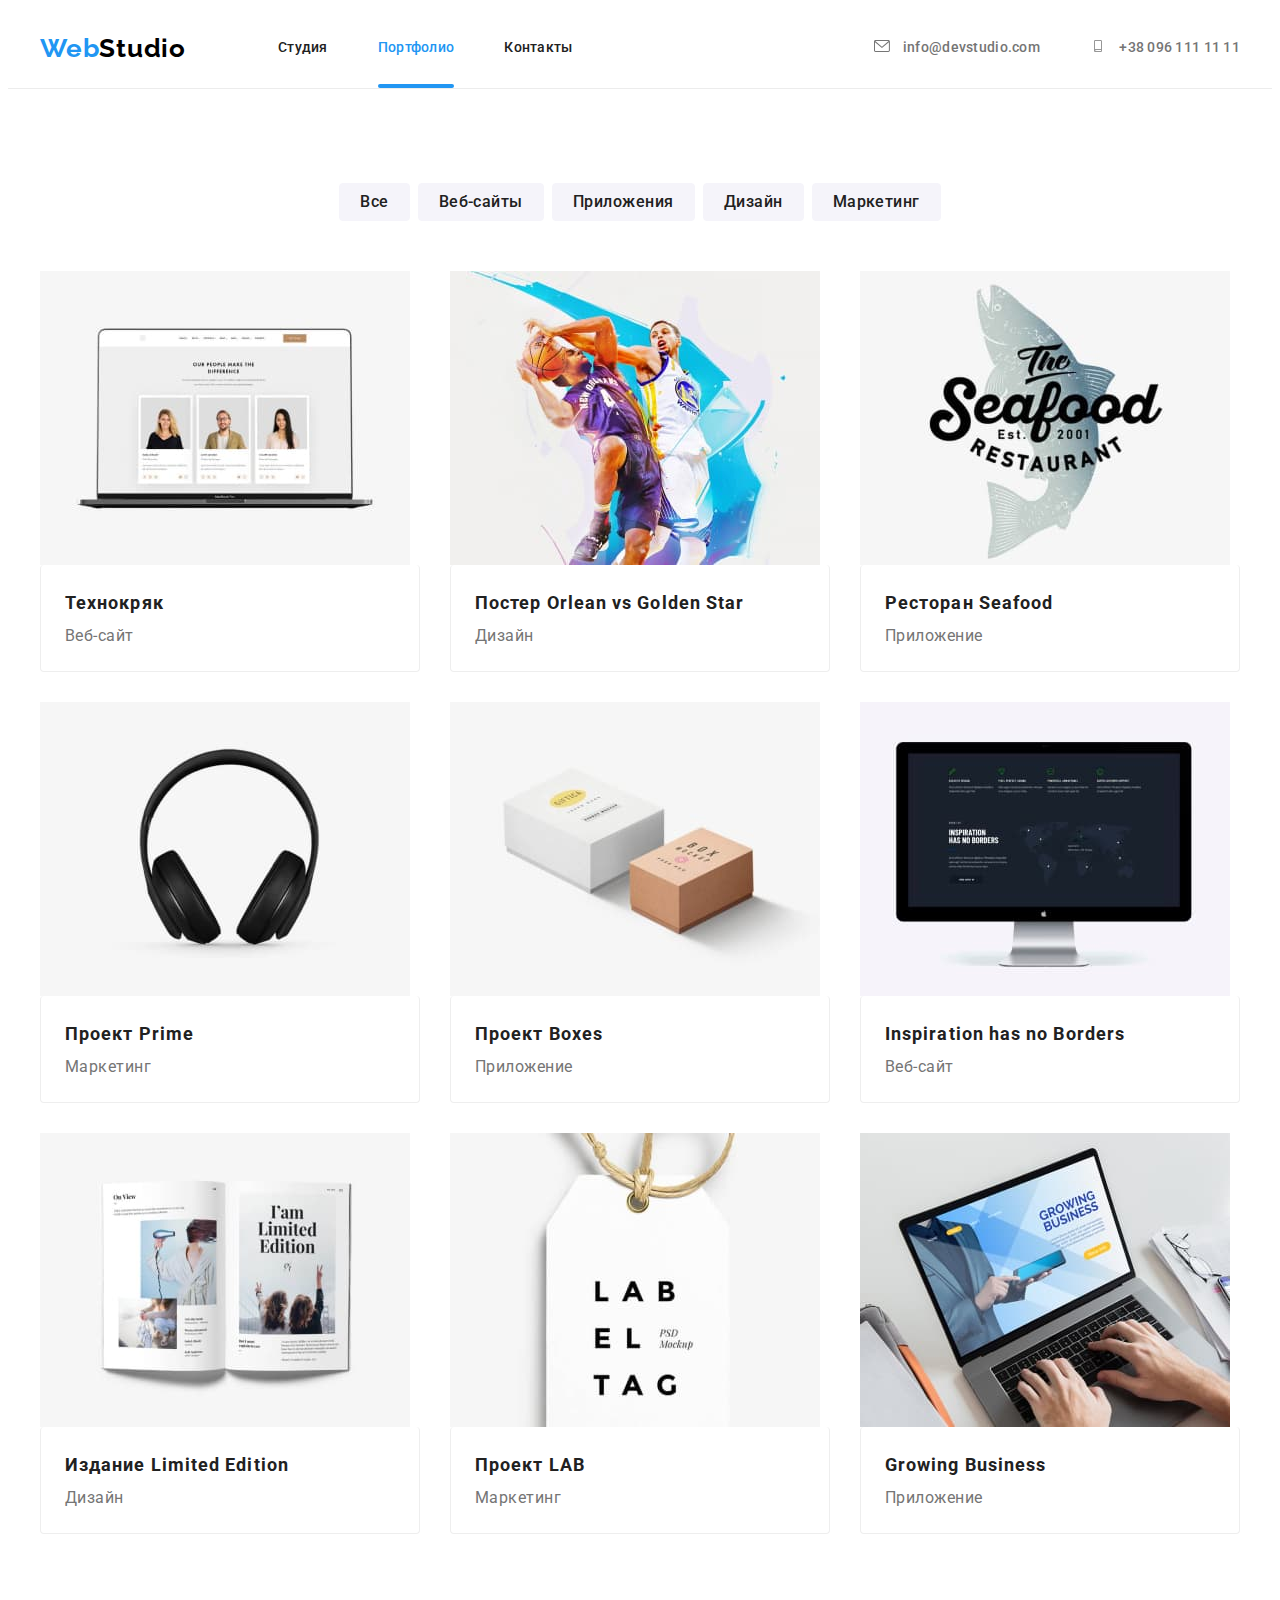
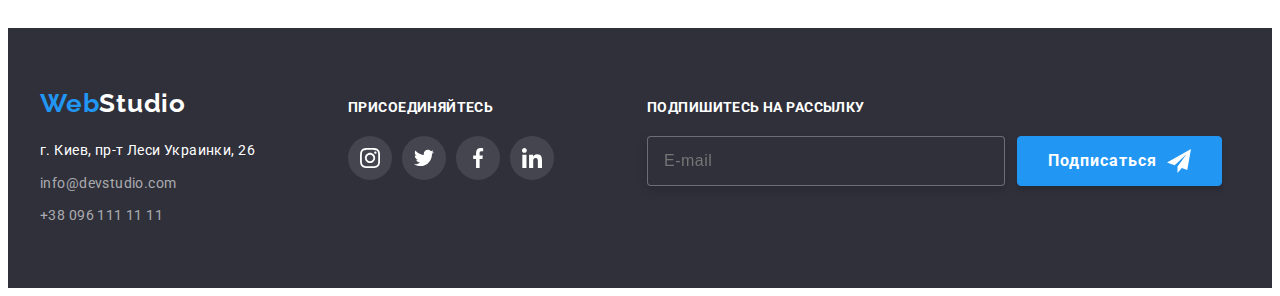
==== portfolio.html @ ba641020 "start" ====
<!DOCTYPE html>
<html lang="ru">

<head>
    <meta charset="UTF-8">
    <meta http-equiv="X-UA-Compatible" content="IE=edge">
    <meta name="viewport" content="width=device-width, initial-scale=1.0">
    <title>Portfolio</title>
    <link rel="preconnect" href="https://fonts.googleapis.com">
    <link rel="preconnect" href="https://fonts.gstatic.com" crossorigin>
    <link
        href="https://fonts.googleapis.com/css2?family=Raleway:wght@700&family=Roboto:wght@400;500;700;900&display=swap"
        rel="stylesheet">
    <link rel="stylesheet" href="https://cdnjs.cloudflare.com/ajax/libs/modern-normalize/1.1.0/modern-normalize.min.css"
        integrity="sha512-wpPYUAdjBVSE4KJnH1VR1HeZfpl1ub8YT/NKx4PuQ5NmX2tKuGu6U/JRp5y+Y8XG2tV+wKQpNHVUX03MfMFn9Q=="
        crossorigin="anonymous" referrerpolicy="no-referrer" />
    <link rel="stylesheet" href="./css/portfolio.min.css">
</head>

<body>
    <header class="header">
        <div class="container header-container">
            <a class="logo link" href="">Web<span class="logo-dark">Studio</span></a>
            <nav>
                <ul class="nav-list list">
                    <li class="nav-list__item">
                        <a class="nav-list__link link" href="./index.html">Студия</a>
                    </li>
                    <li class="nav-list__item">
                        <a class="nav-list__link link current" href="./portfolio.html">Портфолио</a>
                    </li>
                    <li class="nav-list__item">
                        <a class="nav-list__link link" href="">Контакты</a>
                    </li>
                </ul>
            </nav>
            <a class="contact-link link" href="mailto:info@devstudio.com">
                <svg class="contact-icon" width="16" height="12">
                    <use href="./images/icons.svg#envelope"></use>
                </svg>
                info@devstudio.com</a>
            <a class="contact-tel link" href="tel:+380961111111">
                <svg class="contact-icon" width="16" height="12">
                    <use href="./images/icons.svg#smartphone"></use>
                </svg>
                +38 096 111 11 11</a>
        </div>
    </header>
    <main>
        <section class="portfolio">
            <div class="container">
                <h1 class="hidden">Портфолио</h1>
                <ul class="list filter">
                    <li class="filter-list">
                        <button class="filter-btn" type="button">Все</button>
                    </li>
                    <li class="filter-list">
                        <button class="filter-btn" type="button">Веб-сайты</button>
                    </li>
                    <li class="filter-list">
                        <button class="filter-btn" type="button">Приложения</button>
                    </li>
                    <li class="filter-list">
                        <button class="filter-btn" type="button">Дизайн</button>
                    </li>
                    <li class="filter-list">
                        <button class="filter-btn" type="button">Маркетинг</button>
                    </li>
                </ul>
                <ul class="list tab">
                    <li class="tab-list">
                        <a class="tab-link link" href="">
                            <div class="tab-thumb">
                                <img src="./images/prtf-img1.jpg" alt="Веб-сайт студии" width="370" height="294">
                                <div class="tab-overlay">
                                    <p class="tab-actions">Ресурс предлагает комплексные предложения с разным уровнем
                                        функционала и сервисов. Все это позволит посетителю получить
                                        исчерпывающие сведения о компании или частном лице.</p>
                                </div>
                            </div>
                            <div class="tab-wrapper">
                                <h2 class="project">Технокряк</h2>
                                <p class="project-position">Веб-сайт</p>
                            </div>
                        </a>
                    </li>
                    <li class="tab-list">
                        <a class="tab-link link" href="">
                            <div class="tab-thumb">
                                <img src="./images/prtf-img2.jpg" alt="Баскетбольная игра" width="370" height="294">
                                <div class="tab-overlay">
                                    <p class="tab-actions">Ресурс предлагает комплексные предложения с разным уровнем
                                        функционала и сервисов. Все это позволит посетителю получить
                                        исчерпывающие сведения о компании или частном лице.</p>
                                </div>
                            </div>
                            <div class="tab-wrapper">
                                <h2 class="project">Постер <span lang="en">Orlean vs Golden Star</span></h2>
                                <p class="project-position">Дизайн</p>
                            </div>
                        </a>
                    </li>
                    <li class="tab-list">
                        <a class="tab-link link" href="">
                            <div class="tab-thumb">
                                <img src="./images/prtf-img3.jpg" alt="Логотип ресторана" width="370" height="294">
                                <div class="tab-overlay">
                                    <p class="tab-actions">Ресурс предлагает комплексные предложения с разным уровнем
                                        функционала и сервисов. Все это позволит посетителю получить
                                        исчерпывающие сведения о компании или частном лице.</p>
                                </div>
                            </div>
                            <div class="tab-wrapper">
                                <h2 class="project">Ресторан <span lang="en">Seafood</span></h2>
                                <p class="project-position">Приложение</p>
                            </div>
                        </a>
                    </li>
                    <li class="tab-list">
                        <a class="tab-link link" href="">
                            <div class="tab-thumb">
                                <img src="./images/prtf-img4.jpg" alt="Наушники" width="370" height="294">
                                <div class="tab-overlay">
                                    <p class="tab-actions">Ресурс предлагает комплексные предложения с разным уровнем
                                        функционала и сервисов. Все это позволит посетителю получить
                                        исчерпывающие сведения о компании или частном лице.</p>
                                </div>
                            </div>
                            <div class="tab-wrapper">
                                <h2 class="project">Проект <span lang="en">Prime</span></h2>
                                <p class="project-position">Маркетинг</p>
                            </div>
                        </a>
                    </li>
                    <li class="tab-list">
                        <a class="tab-link link" href="">
                            <div class="tab-thumb">
                                <img src="./images/prtf-img5.jpg" alt="Коробки" width="370" height="294">
                                <div class="tab-overlay">
                                    <p class="tab-actions">Ресурс предлагает комплексные предложения с разным уровнем
                                        функционала и сервисов. Все это позволит посетителю получить
                                        исчерпывающие сведения о компании или частном лице.</p>
                                </div>
                            </div>
                            <div class="tab-wrapper">
                                <h2 class="project">Проект <span lang="en">Boxes</span></h2>
                                <p class="project-position">Приложение</p>
                            </div>
                        </a>
                    </li>
                    <li class="tab-list">
                        <a class="tab-link link" href="">
                            <div class="tab-thumb">
                                <img src="./images/prtf-img6.jpg" alt="Веб-сайт на ПК" width="370" height="294">
                                <div class="tab-overlay">
                                    <p class="tab-actions">Ресурс предлагает комплексные предложения с разным уровнем
                                        функционала и сервисов. Все это позволит посетителю получить
                                        исчерпывающие сведения о компании или частном лице.</p>
                                </div>
                            </div>
                            <div class="tab-wrapper">
                                <h2 class="project" lang="en">Inspiration has no Borders</h2>
                                <p class="project-position">Веб-сайт</p>
                            </div>
                        </a>
                    </li>
                    <li class="tab-list">
                        <a class="tab-link link" href="">
                            <div class="tab-thumb">
                                <img src="./images/prtf-img7.jpg" alt="Журнал" width="370" height="294">
                                <div class="tab-overlay">
                                    <p class="tab-actions">Ресурс предлагает комплексные предложения с разным уровнем
                                        функционала и сервисов. Все это позволит посетителю получить
                                        исчерпывающие сведения о компании или частном лице.</p>
                                </div>
                            </div>
                            <div class="tab-wrapper">
                                <h2 class="project">Издание <span lang="en">Limited Edition</span></h2>
                                <p class="project-position">Дизайн</p>
                            </div>
                        </a>
                    </li>
                    <li class="tab-list">
                        <a class="tab-link link" href="">
                            <div class="tab-thumb">
                                <img src="./images/prtf-img8.jpg" alt="Бирка с лейблом" width="370" height="294">
                                <div class="tab-overlay">
                                    <p class="tab-actions">Ресурс предлагает комплексные предложения с разным уровнем
                                        функционала и сервисов. Все это позволит посетителю получить
                                        исчерпывающие сведения о компании или частном лице.</p>
                                </div>
                            </div>
                            <div class="tab-wrapper">
                                <h2 class="project">Проект <span lang="en">LAB</span></h2>
                                <p class="project-position">Маркетинг</p>
                            </div>
                        </a>
                    </li>
                    <li class="tab-list">
                        <a class="tab-link link" href="">
                            <div class="tab-thumb">
                                <img src="./images/prtf-img9.jpg" alt="Приложение на десктопе" width="370" height="294">
                                <div class="tab-overlay">
                                    <p class="tab-actions">Ресурс предлагает комплексные предложения с разным уровнем
                                        функционала и сервисов. Все это позволит посетителю получить
                                        исчерпывающие сведения о компании или частном лице.</p>
                                </div>
                            </div>
                            <div class="tab-wrapper">
                                <h2 class="project" lang="en">Growing Business</h2>
                                <p class="project-position">Приложение</p>
                            </div>
                        </a>
                    </li>
                </ul>
            </div>
        </section>
    </main>
    <footer class="footer">
        <div class="container column-footer">
            <div>
                <a class="logo link" href="">Web<span class="logo-light">Studio</span></a>
                <address>
                    <ul class="list">
                        <li class="address-footer">
                            <a class="address link" href="https://goo.gl/maps/RUobqZQHD3EwUB8Q8" target="_blank"
                                rel="noopener noreferrer">г. Киев, пр-т Леси Украинки, 26</a>
                        </li>
                        <li class="contacts-footer">
                            <a class="contacts link" href="mailto:info@devstudio.com">info@devstudio.com</a>
                        </li>
                        <li>
                            <a class="contacts link" href="tel:+380961111111">+38 096 111 11 11</a>
                        </li>
                    </ul>
                </address>
            </div>
            <div class="call">
                <h3 class="call-title">Присоединяйтесь</h3>
                <ul class="social-footer list">
                    <li class="social-footer-item">
                        <a class="social-footer-link" href="">
                            <svg class="social-footer-icon" width="20" height="20">
                                <use href="./images/icons.svg#instagram"></use>
                            </svg>
                        </a>
                    </li>
                    <li class="social-footer-item">
                        <a class="social-footer-link" href="">
                            <svg class="social-footer-icon" width="20" height="20">
                                <use href="./images/icons.svg#twitter"></use>
                            </svg>
                        </a>
                    </li>
                    <li class="social-footer-item">
                        <a class="social-footer-link" href="">
                            <svg class="social-footer-icon" width="20" height="20">
                                <use href="./images/icons.svg#facebook"></use>
                            </svg>
                        </a>
                    </li>
                    <li class="social-footer-item">
                        <a class="social-footer-link" href="">
                            <svg class="social-footer-icon" width="20" height="20">
                                <use href="./images/icons.svg#linkedin"></use>
                            </svg>
                        </a>
                    </li>
                </ul>
            </div>
            <div class="mailing">
                <h3 class="call-title">Подпишитесь на рассылку</h3>
                <form class="mailing-form">
                    <input type="email" class="mailing-input" name="email" placeholder="E-mail" required />
                    <button type="submit" class="modal-btn">Подписаться<svg class="mailing-btn-icon" width="24"
                            height="24">
                            <use href="./images/icons.svg#icon-send"></use>
                        </svg></button>
                </form>
            </div>
        </div>
    </footer>
</body>

</html>
---- css/portfolio.min.css ----
:root{--primary-font-family: Roboto, sans-serif;--primary-text-color: #212121;--secondary-text-color: #757575;--accent-color: #2196f3;--background-color: #f5f4fa}.hidden{position:absolute;width:1px;height:1px;margin:-1px;padding:0;overflow:hidden;border:0;clip:rect(0 0 0 0)}body{font-family:var(--primary-font-family);color:var(--primary-text-color)}h1,h2,h3,h4,h5,h6,p{margin-top:0;margin-bottom:0}ul,ol{margin-top:0;margin-bottom:0;padding-left:0}img{display:block}.list{list-style:none}.link{text-decoration:none}.container{width:1200px;padding-left:15px;padding-right:15px;margin-left:auto;margin-right:auto}.modal-btn{font-family:inherit;font-weight:bold;font-size:16px;line-height:1.87;display:flex;align-items:center;text-align:center;letter-spacing:0.06em;color:#ffffff;background-color:var(--accent-color);margin-left:auto;margin-right:auto;border-radius:4px;min-width:200px;padding:10px 30px;border:1px solid var(--accent-color);cursor:pointer;box-shadow:0px 4px 4px rgba(0,0,0,0.15);transition:color 250ms cubic-bezier(0.4, 0, 0.2, 1)}.modal-btn:hover,.modal-btn:focus{background-color:#188ce8}.logo{font-family:Raleway, sans-serif;font-weight:bold;font-size:26px;line-height:1.19;letter-spacing:0.03em;color:var(--accent-color);margin-right:92px}.logo-dark{color:#000000}.logo-light{color:#ffffff}.header{border-bottom:1px solid #ececec}.header-container{display:flex;align-items:center}.nav-list{display:flex;align-items:center}.nav-list__item:not(:last-child){margin-right:50px}.nav-list__link{display:block;padding-top:32px;padding-bottom:32px;font-weight:500;font-size:14px;line-height:1.14;letter-spacing:0.02em;color:inherit;transition:color 250ms cubic-bezier(0.4, 0, 0.2, 1)}.nav-list__link:hover,.nav-list__link:focus{color:var(--accent-color)}.current{color:var(--accent-color);position:relative}.current::after{content:'';position:absolute;left:0;bottom:0;width:100%;height:4px;background-color:var(--accent-color);border-radius:2px}.contact-link{margin-left:auto;margin-right:50px}.contact-icon{margin-right:10px;fill:var(--secondary-text-color)}.contact-link,.contact-tel{font-weight:500;font-size:14px;line-height:1.14;letter-spacing:0.02em;color:var(--secondary-text-color);transition:color 250ms cubic-bezier(0.4, 0, 0.2, 1)}.contact-link:hover,.contact-link:focus,.contact-tel:hover,.contact-tel:focus{color:var(--accent-color)}.contact-link:hover .contact-icon,.contact-link:focus .contact-icon,.contact-tel:hover .contact-icon,.contact-tel:focus .contact-icon{fill:var(--accent-color)}.portfolio{padding-top:94px;padding-bottom:94px}.filter{display:flex;justify-content:center;margin-bottom:50px}.filter-btn{font-family:inherit;font-weight:500;font-size:16px;line-height:1.62;text-align:center;letter-spacing:0.03em;color:var(--primary-text-color);background-color:var(--background-color);cursor:pointer;border:1px solid var(--background-color);border-radius:4px;min-height:38px;padding:4px 20px;transition:color 250ms cubic-bezier(0.4, 0, 0.2, 1),border-color 250ms cubic-bezier(0.4, 0, 0.2, 1),background-color 250ms cubic-bezier(0.4, 0, 0.2, 1),box-shadow 250ms cubic-bezier(0.4, 0, 0.2, 1)}.filter-btn:hover,.filter-btn:focus{color:#ffffff;border-color:var(--accent-color);background-color:var(--accent-color);box-shadow:0px 3px 1px rgba(0,0,0,0.1),0px 1px 2px rgba(0,0,0,0.08),0px 2px 2px rgba(0,0,0,0.12)}.filter-list{margin-right:8px}.filter-list:last-child{margin-right:0}.tab{display:flex;flex-wrap:wrap;margin-left:-30px;margin-top:-30px}.tab-list{flex-basis:calc((100% - 90px) / 3);margin-left:30px;margin-top:30px;transition:box-shadow 250ms cubic-bezier(0.4, 0, 0.2, 1)}.tab-link{display:block}.tab-link:hover,.tab-link:focus{box-shadow:0px 1px 1px rgba(0,0,0,0.12),0px 4px 4px rgba(0,0,0,0.06),1px 4px 6px rgba(0,0,0,0.16)}.tab-thumb{position:relative;overflow:hidden}.tab-overlay{position:absolute;top:0;left:0;width:100%;height:100%;background:rgba(33,150,243,0.9);transform:translateY(101%);transition:transform 250ms cubic-bezier(0.4, 0, 0.2, 1)}.tab-link:hover .tab-overlay,.tab-link:focus .tab-overlay{transform:translateY(0)}.tab-actions{position:absolute;width:322px;height:168px;top:50%;left:50%;transform:translate(-50%, -50%);font-size:18px;line-height:1.56;letter-spacing:0.03em;color:#ffffff}.tab-wrapper{background-color:#ffffff;border:1px solid #eeeeee;border-top:none;border-radius:4px;padding-top:20px;padding-bottom:20px;padding-left:24px}.project{font-weight:bold;font-size:18px;line-height:2;letter-spacing:0.06em;color:var(--primary-text-color)}.project-position{font-size:16px;line-height:1.87;letter-spacing:0.03em;color:var(--secondary-text-color)}.footer{background-color:#2f303a;padding-top:60px;padding-bottom:60px}.column-footer{display:flex;align-items:baseline}.address-footer{margin-top:20px;margin-bottom:9px}.address{font-style:normal;font-weight:normal;font-size:14px;line-height:1.71;letter-spacing:0.03em;color:#ffffff;margin-bottom:9px}.contacts-footer{margin-bottom:9px}.contacts{font-style:normal;font-weight:normal;font-size:14px;line-height:1.71;letter-spacing:0.03em;color:rgba(255,255,255,0.6);margin-bottom:9px}.call{margin-left:70px}.call-title{font-weight:bold;font-size:14px;line-height:1.14;letter-spacing:0.03em;text-transform:uppercase;color:#ffffff;margin-bottom:20px}.social-footer{display:flex;justify-content:space-between}.social-footer-item{margin-right:10px}.social-footer-item:last-child{margin-right:0}.social-footer-link{display:flex;align-items:center;justify-content:center;width:44px;height:44px;border-radius:50%;background:rgba(255,255,255,0.1);transition:background-color 250ms cubic-bezier(0.4, 0, 0.2, 1)}.social-footer-link:hover,.social-footer-link:focus{background-color:var(--accent-color)}.social-footer-icon{fill:#ffffff}.mailing{margin-left:93px}.mailing-form{display:flex;width:100%;height:50px}.mailing-input{width:358px;height:50px;padding-left:16px;margin-right:12px;border:1px solid rgba(255,255,255,0.3);box-sizing:border-box;filter:drop-shadow(0px 4px 4px rgba(0,0,0,0.15));border-radius:4px;background-color:#2f303a;font-size:16px;line-height:1.25;display:flex;align-items:center;letter-spacing:0.03em;color:#ffffff}.mailing-btn-icon{margin-left:10px;fill:#ffffff}
/*# sourceMappingURL=portfolio.min.css.map */
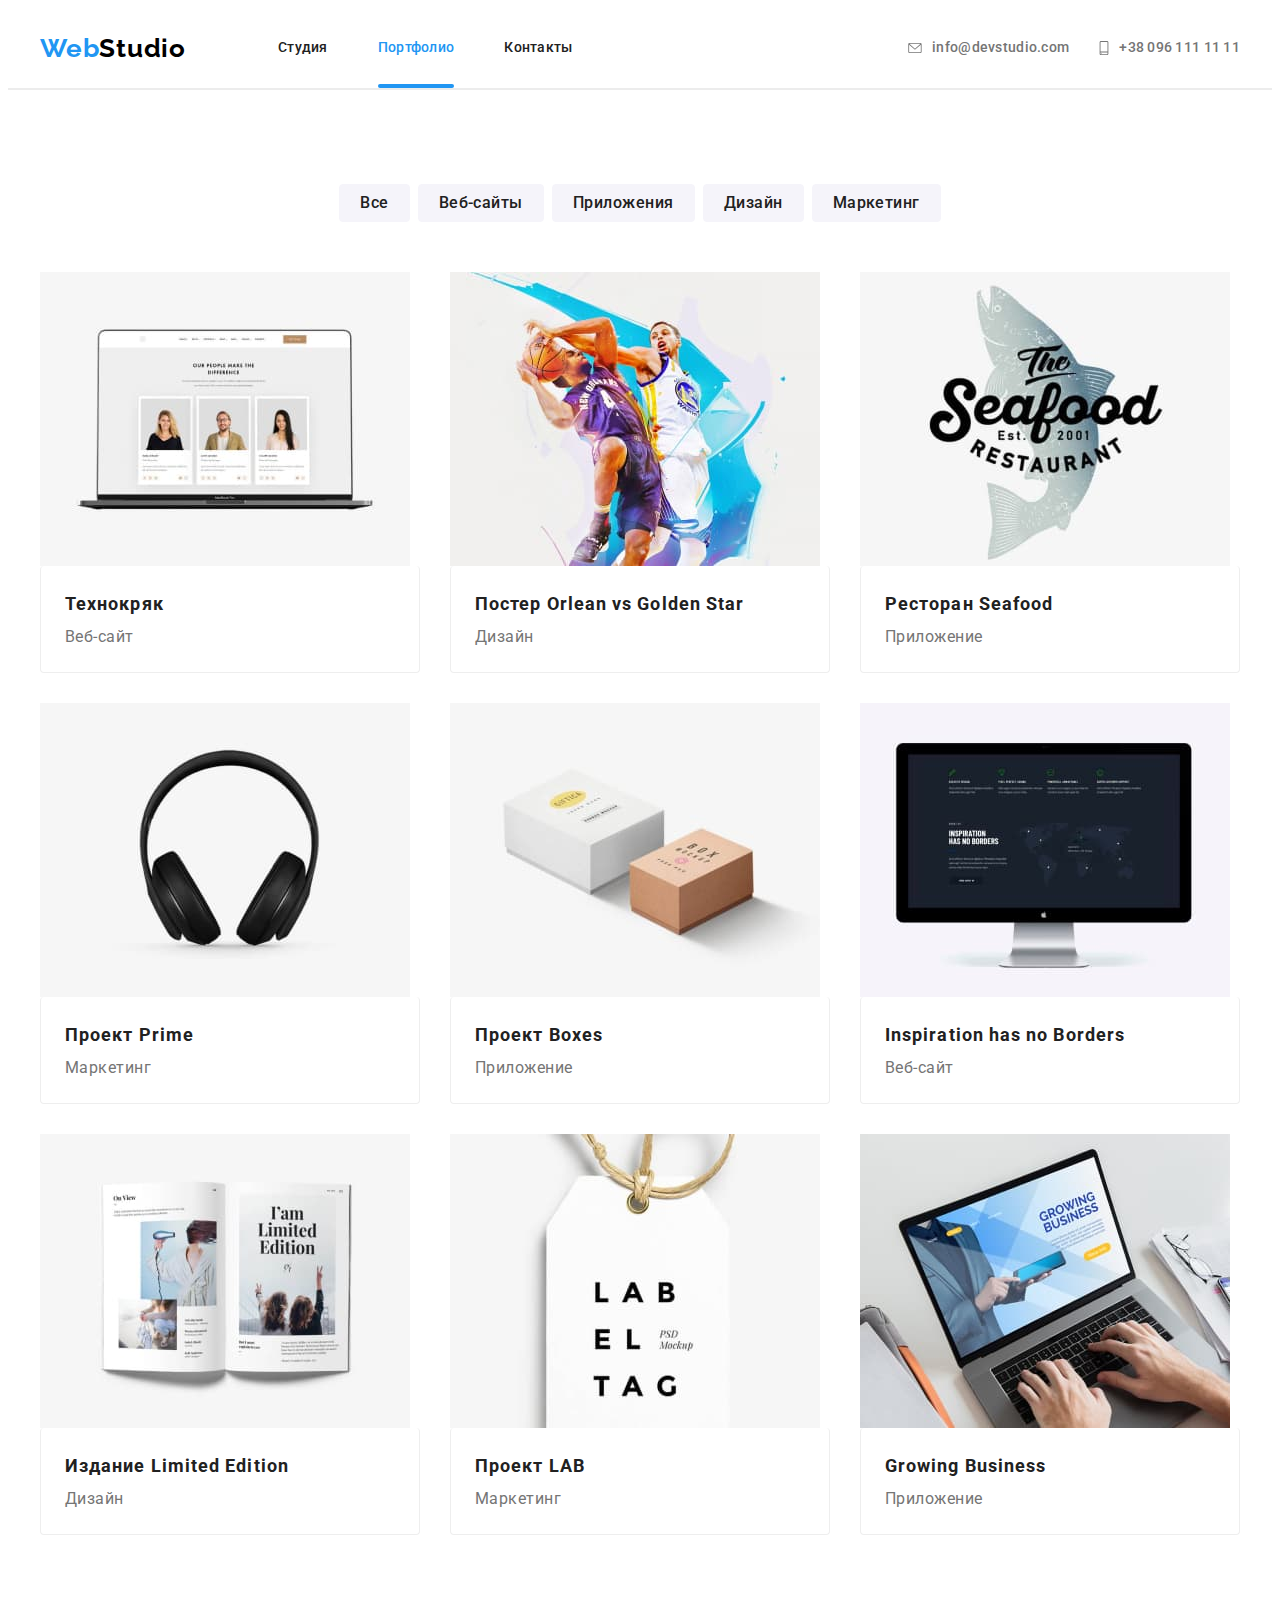
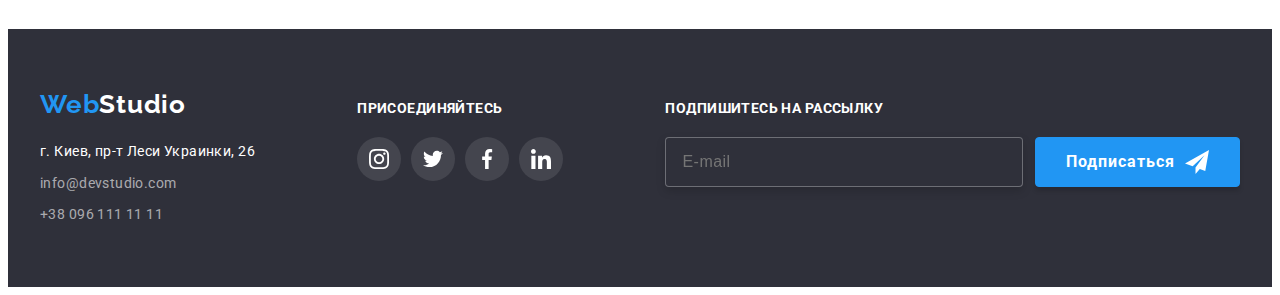
==== commit f8f58533: "footer adaptive" ====
--- a/portfolio.html
+++ b/portfolio.html
@@ -34,16 +34,63 @@
                     </li>
                 </ul>
             </nav>
-            <a class="contact-link link" href="mailto:info@devstudio.com">
-                <svg class="contact-icon" width="16" height="12">
-                    <use href="./images/icons.svg#envelope"></use>
+            <button type="button" class="mobile-menu-btn" data-menu-open>
+                <svg class="mobile-menu-btn__icon" width="40" height="40">
+                    <use href="./images/icons.svg#burger-menu-icon"></use>
                 </svg>
-                info@devstudio.com</a>
-            <a class="contact-tel link" href="tel:+380961111111">
-                <svg class="contact-icon" width="16" height="12">
-                    <use href="./images/icons.svg#smartphone"></use>
-                </svg>
-                +38 096 111 11 11</a>
+            </button>
+            <ul class="contact list">
+                <li>
+                    <a class="contact-link link" href="mailto:info@devstudio.com">
+                        <svg class="contact-icon" width="14" height="10">
+                            <use href="./images/icons.svg#envelope"></use>
+                        </svg>info@devstudio.com</a>
+                </li>
+                <li>
+                    <a class="contact-tel link" href="tel:+380961111111">
+                        <svg class="contact-icon" width="10" height="14">
+                            <use href="./images/icons.svg#smartphone"></use>
+                        </svg>+38 096 111 11 11</a>
+                </li>
+            </ul>
+        </div>
+        <div class="mobile-menu" data-menu>
+            <div class="container mobile-menu-btn__container">
+                <button type="button" class="mobile-menu__close" data-menu-close>
+                    <svg class="mobile-menu__close-icon" width="18" height="18">
+                        <use href="./images/icons.svg#exit"></use>
+                    </svg>
+                </button>
+                <ul class="list">
+                    <li class="nav-list__item">
+                        <a class="nav-list__link link" href="./index.html">Студия</a>
+                    </li>
+                    <li class="nav-list__item">
+                        <a class="nav-list__link link current" href="./portfolio.html">Портфолио</a>
+                    </li>
+                    <li class="nav-list__item">
+                        <a class="nav-list__link link" href="">Контакты</a>
+                    </li>
+                </ul>
+                <div class="cont-list">
+                    <a class="tel link" href="tel:+380961111111">+38 096 111 11 11</a>
+                    <a class="mail link" href="mailto:info@devstudio.com">info@devstudio.com</a>
+                    <ul class="mob-social-list list">
+                        <li class="mob-social-list__item">
+                            <a class="mob-social-list__link link" href="">Instagram</a>
+                        </li>
+                        <li class="mob-social-list__item">
+                            <a class="mob-social-list__link link" href="">Twitter</a>
+                        </li>
+                        <li class="mob-social-list__item">
+                            <a class="mob-social-list__link link" href="">Facebook</a>
+                        </li>
+                        <li class="mob-social-list__item">
+                            <a class="mob-social-list__link link" href="">LinkedIn</a>
+                        </li>
+                    </ul>
+                </div>
+            </div>
         </div>
     </header>
     <main>
@@ -280,6 +327,7 @@
             </div>
         </div>
     </footer>
+    <script src="./js/mobile-menu.js"></script>
 </body>
 
 </html>--- a/css/portfolio.min.css
+++ b/css/portfolio.min.css
@@ -1,2 +1,2 @@
-:root{--primary-font-family: Roboto, sans-serif;--primary-text-color: #212121;--secondary-text-color: #757575;--accent-color: #2196f3;--background-color: #f5f4fa}.hidden{position:absolute;width:1px;height:1px;margin:-1px;padding:0;overflow:hidden;border:0;clip:rect(0 0 0 0)}body{font-family:var(--primary-font-family);color:var(--primary-text-color)}h1,h2,h3,h4,h5,h6,p{margin-top:0;margin-bottom:0}ul,ol{margin-top:0;margin-bottom:0;padding-left:0}img{display:block}.list{list-style:none}.link{text-decoration:none}.container{width:1200px;padding-left:15px;padding-right:15px;margin-left:auto;margin-right:auto}.modal-btn{font-family:inherit;font-weight:bold;font-size:16px;line-height:1.87;display:flex;align-items:center;text-align:center;letter-spacing:0.06em;color:#ffffff;background-color:var(--accent-color);margin-left:auto;margin-right:auto;border-radius:4px;min-width:200px;padding:10px 30px;border:1px solid var(--accent-color);cursor:pointer;box-shadow:0px 4px 4px rgba(0,0,0,0.15);transition:color 250ms cubic-bezier(0.4, 0, 0.2, 1)}.modal-btn:hover,.modal-btn:focus{background-color:#188ce8}.logo{font-family:Raleway, sans-serif;font-weight:bold;font-size:26px;line-height:1.19;letter-spacing:0.03em;color:var(--accent-color);margin-right:92px}.logo-dark{color:#000000}.logo-light{color:#ffffff}.header{border-bottom:1px solid #ececec}.header-container{display:flex;align-items:center}.nav-list{display:flex;align-items:center}.nav-list__item:not(:last-child){margin-right:50px}.nav-list__link{display:block;padding-top:32px;padding-bottom:32px;font-weight:500;font-size:14px;line-height:1.14;letter-spacing:0.02em;color:inherit;transition:color 250ms cubic-bezier(0.4, 0, 0.2, 1)}.nav-list__link:hover,.nav-list__link:focus{color:var(--accent-color)}.current{color:var(--accent-color);position:relative}.current::after{content:'';position:absolute;left:0;bottom:0;width:100%;height:4px;background-color:var(--accent-color);border-radius:2px}.contact-link{margin-left:auto;margin-right:50px}.contact-icon{margin-right:10px;fill:var(--secondary-text-color)}.contact-link,.contact-tel{font-weight:500;font-size:14px;line-height:1.14;letter-spacing:0.02em;color:var(--secondary-text-color);transition:color 250ms cubic-bezier(0.4, 0, 0.2, 1)}.contact-link:hover,.contact-link:focus,.contact-tel:hover,.contact-tel:focus{color:var(--accent-color)}.contact-link:hover .contact-icon,.contact-link:focus .contact-icon,.contact-tel:hover .contact-icon,.contact-tel:focus .contact-icon{fill:var(--accent-color)}.portfolio{padding-top:94px;padding-bottom:94px}.filter{display:flex;justify-content:center;margin-bottom:50px}.filter-btn{font-family:inherit;font-weight:500;font-size:16px;line-height:1.62;text-align:center;letter-spacing:0.03em;color:var(--primary-text-color);background-color:var(--background-color);cursor:pointer;border:1px solid var(--background-color);border-radius:4px;min-height:38px;padding:4px 20px;transition:color 250ms cubic-bezier(0.4, 0, 0.2, 1),border-color 250ms cubic-bezier(0.4, 0, 0.2, 1),background-color 250ms cubic-bezier(0.4, 0, 0.2, 1),box-shadow 250ms cubic-bezier(0.4, 0, 0.2, 1)}.filter-btn:hover,.filter-btn:focus{color:#ffffff;border-color:var(--accent-color);background-color:var(--accent-color);box-shadow:0px 3px 1px rgba(0,0,0,0.1),0px 1px 2px rgba(0,0,0,0.08),0px 2px 2px rgba(0,0,0,0.12)}.filter-list{margin-right:8px}.filter-list:last-child{margin-right:0}.tab{display:flex;flex-wrap:wrap;margin-left:-30px;margin-top:-30px}.tab-list{flex-basis:calc((100% - 90px) / 3);margin-left:30px;margin-top:30px;transition:box-shadow 250ms cubic-bezier(0.4, 0, 0.2, 1)}.tab-link{display:block}.tab-link:hover,.tab-link:focus{box-shadow:0px 1px 1px rgba(0,0,0,0.12),0px 4px 4px rgba(0,0,0,0.06),1px 4px 6px rgba(0,0,0,0.16)}.tab-thumb{position:relative;overflow:hidden}.tab-overlay{position:absolute;top:0;left:0;width:100%;height:100%;background:rgba(33,150,243,0.9);transform:translateY(101%);transition:transform 250ms cubic-bezier(0.4, 0, 0.2, 1)}.tab-link:hover .tab-overlay,.tab-link:focus .tab-overlay{transform:translateY(0)}.tab-actions{position:absolute;width:322px;height:168px;top:50%;left:50%;transform:translate(-50%, -50%);font-size:18px;line-height:1.56;letter-spacing:0.03em;color:#ffffff}.tab-wrapper{background-color:#ffffff;border:1px solid #eeeeee;border-top:none;border-radius:4px;padding-top:20px;padding-bottom:20px;padding-left:24px}.project{font-weight:bold;font-size:18px;line-height:2;letter-spacing:0.06em;color:var(--primary-text-color)}.project-position{font-size:16px;line-height:1.87;letter-spacing:0.03em;color:var(--secondary-text-color)}.footer{background-color:#2f303a;padding-top:60px;padding-bottom:60px}.column-footer{display:flex;align-items:baseline}.address-footer{margin-top:20px;margin-bottom:9px}.address{font-style:normal;font-weight:normal;font-size:14px;line-height:1.71;letter-spacing:0.03em;color:#ffffff;margin-bottom:9px}.contacts-footer{margin-bottom:9px}.contacts{font-style:normal;font-weight:normal;font-size:14px;line-height:1.71;letter-spacing:0.03em;color:rgba(255,255,255,0.6);margin-bottom:9px}.call{margin-left:70px}.call-title{font-weight:bold;font-size:14px;line-height:1.14;letter-spacing:0.03em;text-transform:uppercase;color:#ffffff;margin-bottom:20px}.social-footer{display:flex;justify-content:space-between}.social-footer-item{margin-right:10px}.social-footer-item:last-child{margin-right:0}.social-footer-link{display:flex;align-items:center;justify-content:center;width:44px;height:44px;border-radius:50%;background:rgba(255,255,255,0.1);transition:background-color 250ms cubic-bezier(0.4, 0, 0.2, 1)}.social-footer-link:hover,.social-footer-link:focus{background-color:var(--accent-color)}.social-footer-icon{fill:#ffffff}.mailing{margin-left:93px}.mailing-form{display:flex;width:100%;height:50px}.mailing-input{width:358px;height:50px;padding-left:16px;margin-right:12px;border:1px solid rgba(255,255,255,0.3);box-sizing:border-box;filter:drop-shadow(0px 4px 4px rgba(0,0,0,0.15));border-radius:4px;background-color:#2f303a;font-size:16px;line-height:1.25;display:flex;align-items:center;letter-spacing:0.03em;color:#ffffff}.mailing-btn-icon{margin-left:10px;fill:#ffffff}
+:root{--primary-font-family: Roboto, sans-serif;--primary-text-color: #212121;--secondary-text-color: #757575;--accent-color: #2196f3;--background-color: #f5f4fa}.hidden{position:absolute;width:1px;height:1px;margin:-1px;padding:0;overflow:hidden;border:0;clip:rect(0 0 0 0)}body{font-family:var(--primary-font-family);color:var(--primary-text-color)}h1,h2,h3,h4,h5,h6,p{margin-top:0;margin-bottom:0}ul,ol{margin-top:0;margin-bottom:0;padding-left:0}img{display:block}.list{list-style:none}.link{text-decoration:none}.container{padding-left:15px;padding-right:15px}@media screen and (min-width: 480px){.container{width:480px;margin-left:auto;margin-right:auto}}@media screen and (min-width: 768px){.container{width:768px}}@media screen and (min-width: 1200px){.container{width:1200px}}.modal-btn{font-family:inherit;font-weight:bold;font-size:16px;line-height:1.87;display:flex;align-items:center;text-align:center;letter-spacing:0.06em;color:#ffffff;background-color:var(--accent-color);margin-left:auto;margin-right:auto;border-radius:4px;min-width:200px;padding:10px 30px;border:1px solid var(--accent-color);cursor:pointer;box-shadow:0px 4px 4px rgba(0,0,0,0.15);transition:color 250ms cubic-bezier(0.4, 0, 0.2, 1)}.modal-btn:hover,.modal-btn:focus{background-color:#188ce8}.logo{font-family:Raleway, sans-serif;font-weight:bold;font-size:24px;line-height:1.19;letter-spacing:0.03em;color:var(--accent-color)}.logo-dark{color:#000000}.logo-light{color:#ffffff}@media screen and (min-width: 1200px){.logo{font-size:26px}}.header{border-bottom:2px solid #ececec;position:relative}.header-container{display:flex;align-items:center}@media screen and (max-width: 767px){.header-container{justify-content:space-between}.nav-list{display:none}.contact{display:none}.contact-tel{display:none}.mobile-menu{position:absolute;top:0;left:0;width:100%;height:100vh;background-color:#ffffff;overflow:auto;opacity:0;visibility:hidden;pointer-events:none;transition:opacity 250ms cubic-bezier(0.4, 0, 0.2, 1),visibility 250ms cubic-bezier(0.4, 0, 0.2, 1)}.mobile-menu.is-open{opacity:1;visibility:visible;pointer-events:auto}.mobile-menu-btn{background-color:transparent;border:none;padding:0;line-height:0;margin:10px 0px}.mobile-menu-btn__icon{fill:var(--primary-text-color)}.mobile-menu-btn__container{position:relative;padding:48px 40px;min-width:320px;height:100vh;display:flex;flex-direction:column;justify-content:space-between}.mobile-menu__close{position:absolute;top:10px;right:15px;display:flex;align-items:center;justify-content:center;width:40px;height:40px;background:transparent;border:none;padding:0;line-height:0;transition:fill 250ms cubic-bezier(0.4, 0, 0.2, 1)}.mobile-menu__close:hover,.mobile-menu__close:focus{fill:var(--accent-color)}.nav-list__link{display:block;font-weight:500;font-size:40px;line-height:1.17;letter-spacing:0.02em;color:inherit;transition:color 250ms cubic-bezier(0.4, 0, 0.2, 1)}.nav-list__link:hover,.nav-list__link:focus{color:var(--accent-color)}.nav-list__item:not(:last-child){margin-bottom:32px}.current{color:var(--accent-color)}.cont-list{margin-top:auto}.tel{display:block;font-weight:500;font-size:34px;line-height:1.17;letter-spacing:0.02em;color:var(--accent-color);margin-top:auto}.mail{display:block;font-weight:500;font-size:24px;line-height:1.17;letter-spacing:0.02em;color:var(--secondary-text-color);margin-top:32px}.mob-social-list{display:flex;margin-top:64px}.mob-social-list__item:not(:last-child){border-right:1px solid rgba(33,33,33,0.2);padding-right:10px}.mob-social-list__item:not(:first-child){padding-left:10px}.mob-social-list__link{font-weight:500;font-size:18px;line-height:1.22;letter-spacing:0.02em;color:var(--accent-color)}}@media screen and (min-width: 768px){.mobile-menu-btn{display:none}.mobile-menu{display:none}.header-container>.logo{margin-right:88px}.nav-list{display:flex;align-items:center}.nav-list__item:not(:last-child){margin-right:50px}.nav-list__link{display:block;padding-top:32px;padding-bottom:32px;font-weight:500;font-size:14px;line-height:1.14;letter-spacing:0.02em;color:inherit;transition:color 250ms cubic-bezier(0.4, 0, 0.2, 1)}.nav-list__link:hover,.nav-list__link:focus{color:var(--accent-color)}.current{color:var(--accent-color);position:relative}.current::after{content:'';position:absolute;left:0;bottom:0;width:100%;height:4px;background-color:var(--accent-color);border-radius:2px}.contact{margin-left:84px}.contact-link{margin-bottom:10px}.contact-icon{margin-right:8px;fill:var(--secondary-text-color)}.contact-link,.contact-tel{display:flex;align-items:center;font-weight:500;font-size:12px;line-height:1.16;letter-spacing:0.02em;color:var(--secondary-text-color);transition:color 250ms cubic-bezier(0.4, 0, 0.2, 1)}.contact-link:hover,.contact-link:focus,.contact-tel:hover,.contact-tel:focus{color:var(--accent-color)}.contact-link:hover .contact-icon,.contact-link:focus .contact-icon,.contact-tel:hover .contact-icon,.contact-tel:focus .contact-icon{fill:var(--accent-color)}}@media screen and (min-width: 1200px){.header-container>.logo{margin-right:92px}.contact{margin-left:auto;display:flex}.contact-link{margin-right:30px;margin-bottom:0px}.contact-icon{margin-right:10px}.contact-link,.contact-tel{font-size:14px;line-height:1.14}}.portfolio{padding-top:94px;padding-bottom:94px}.filter{display:flex;justify-content:center;margin-bottom:50px}.filter-btn{font-family:inherit;font-weight:500;font-size:16px;line-height:1.62;text-align:center;letter-spacing:0.03em;color:var(--primary-text-color);background-color:var(--background-color);cursor:pointer;border:1px solid var(--background-color);border-radius:4px;min-height:38px;padding:4px 20px;transition:color 250ms cubic-bezier(0.4, 0, 0.2, 1),border-color 250ms cubic-bezier(0.4, 0, 0.2, 1),background-color 250ms cubic-bezier(0.4, 0, 0.2, 1),box-shadow 250ms cubic-bezier(0.4, 0, 0.2, 1)}.filter-btn:hover,.filter-btn:focus{color:#ffffff;border-color:var(--accent-color);background-color:var(--accent-color);box-shadow:0px 3px 1px rgba(0,0,0,0.1),0px 1px 2px rgba(0,0,0,0.08),0px 2px 2px rgba(0,0,0,0.12)}.filter-list{margin-right:8px}.filter-list:last-child{margin-right:0}.tab{display:flex;flex-wrap:wrap;margin-left:-30px;margin-top:-30px}.tab-list{flex-basis:calc((100% - 90px) / 3);margin-left:30px;margin-top:30px;transition:box-shadow 250ms cubic-bezier(0.4, 0, 0.2, 1)}.tab-link{display:block}.tab-link:hover,.tab-link:focus{box-shadow:0px 1px 1px rgba(0,0,0,0.12),0px 4px 4px rgba(0,0,0,0.06),1px 4px 6px rgba(0,0,0,0.16)}.tab-thumb{position:relative;overflow:hidden}.tab-overlay{position:absolute;top:0;left:0;width:100%;height:100%;background:rgba(33,150,243,0.9);transform:translateY(101%);transition:transform 250ms cubic-bezier(0.4, 0, 0.2, 1)}.tab-link:hover .tab-overlay,.tab-link:focus .tab-overlay{transform:translateY(0)}.tab-actions{position:absolute;width:322px;height:168px;top:50%;left:50%;transform:translate(-50%, -50%);font-size:18px;line-height:1.56;letter-spacing:0.03em;color:#ffffff}.tab-wrapper{background-color:#ffffff;border:1px solid #eeeeee;border-top:none;border-radius:4px;padding-top:20px;padding-bottom:20px;padding-left:24px}.project{font-weight:bold;font-size:18px;line-height:2;letter-spacing:0.06em;color:var(--primary-text-color)}.project-position{font-size:16px;line-height:1.87;letter-spacing:0.03em;color:var(--secondary-text-color)}.footer{background-color:#2f303a;padding-top:60px;padding-bottom:60px}.call{margin-bottom:60px}.address-footer{margin-top:20px;margin-bottom:8px}.address{font-style:normal;font-weight:normal;font-size:14px;line-height:1.71;letter-spacing:0.03em;color:#ffffff;margin-bottom:8px}.contacts-footer{margin-bottom:8px}.contacts{font-style:normal;font-weight:normal;font-size:14px;line-height:1.71;letter-spacing:0.03em;color:rgba(255,255,255,0.6)}.call-title{font-weight:bold;font-size:14px;line-height:1.14;letter-spacing:0.03em;text-transform:uppercase;color:#ffffff;margin-bottom:20px}.social-footer{display:flex;justify-content:center}.social-footer-item{margin-right:10px}.social-footer-item:last-child{margin-right:0}.social-footer-link{display:flex;align-items:center;justify-content:center;width:44px;height:44px;border-radius:50%;background:rgba(255,255,255,0.1);transition:background-color 250ms cubic-bezier(0.4, 0, 0.2, 1)}.social-footer-link:hover,.social-footer-link:focus{background-color:var(--accent-color)}.social-footer-icon{fill:#ffffff}.mailing-input{height:50px;padding-left:16px;margin-right:12px;margin-bottom:20px;border:1px solid rgba(255,255,255,0.3);box-sizing:border-box;filter:drop-shadow(0px 4px 4px rgba(0,0,0,0.15));border-radius:4px;background-color:#2f303a;font-size:16px;line-height:1.25;display:flex;align-items:center;letter-spacing:0.03em;color:#ffffff}.mailing-btn-icon{margin-left:10px;fill:#ffffff}@media screen and (max-width: 1199px){.column-footer{text-align:center;margin-left:auto;margin-right:auto}.mailing-input{width:450px}}@media screen and (min-width: 768px){.column-footer{display:flex;flex-wrap:wrap;justify-content:space-around;align-items:baseline}}@media screen and (min-width: 1200px){.column-footer{display:flex;justify-content:space-between}.call{margin-bottom:0}.mailing-form{display:flex;width:100%;height:50px}.mailing-input{width:358px}}
 /*# sourceMappingURL=portfolio.min.css.map */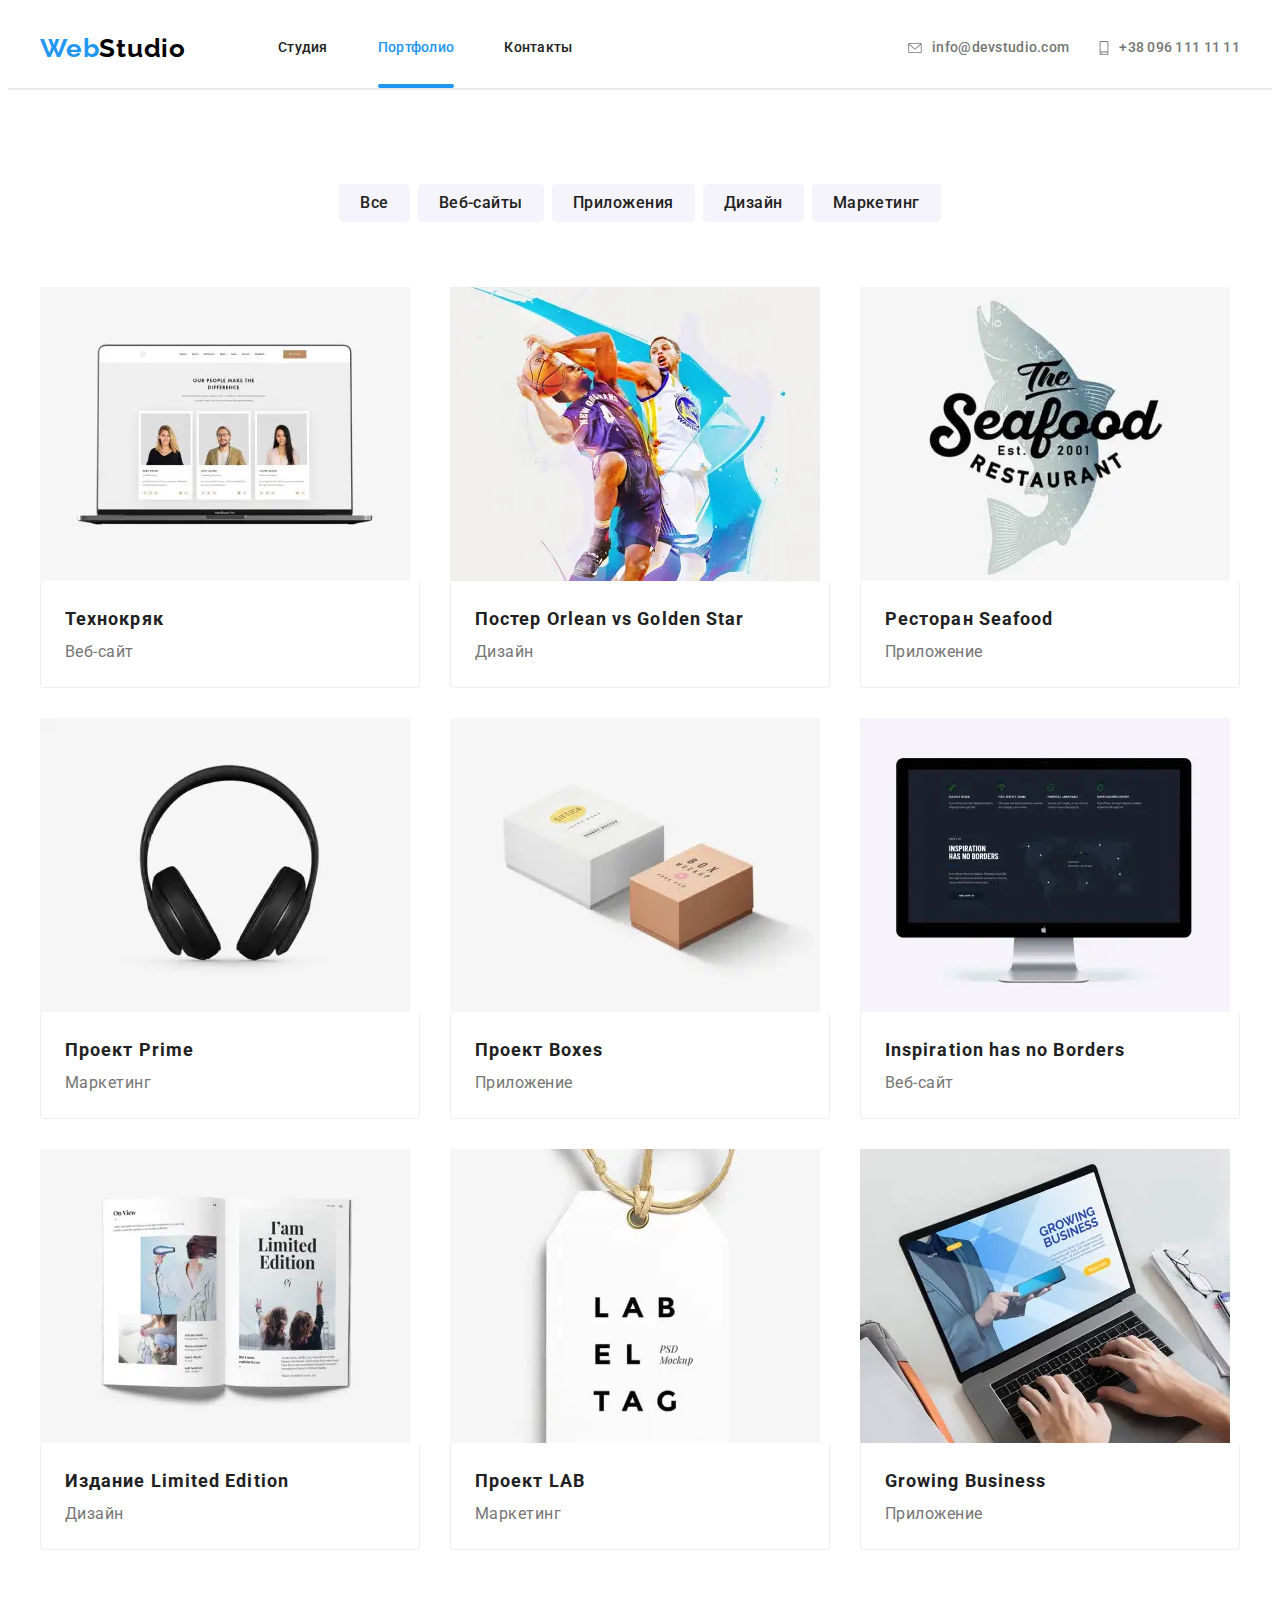
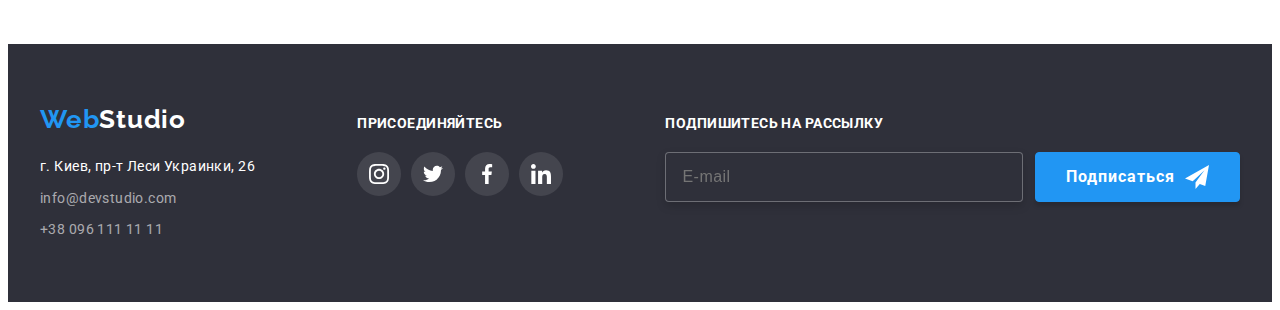
==== commit 4f826901: "portfolio adaptive" ====
--- a/portfolio.html
+++ b/portfolio.html
@@ -118,7 +118,29 @@
                     <li class="tab-list">
                         <a class="tab-link link" href="">
                             <div class="tab-thumb">
-                                <img src="./images/prtf-img1.jpg" alt="Веб-сайт студии" width="370" height="294">
+                                <picture>
+                                    <source
+                                        srcset="./images/prtf-img1-desktop.webp 1x, ./images/prtf-img1-desktop@2x.webp 2x"
+                                        media="(min-width: 1200px)" type="image/webp" />
+                                    <source
+                                        srcset="./images/prtf-img1-desktop.jpg 1x, ./images/prtf-img1-desktop@2x.jpg 2x"
+                                        media="(min-width: 1200px)" />
+
+                                    <source
+                                        srcset="./images/prtf-img1-tablet.webp 1x, ./images/prtf-img1-tablet@2x.webp 2x"
+                                        media="(min-width: 768px)" type="image/webp" />
+                                    <source
+                                        srcset="./images/prtf-img1-tablet.jpg 1x, ./images/prtf-img1-tablet@2x.jpg 2x"
+                                        media="(min-width: 768px)" />
+
+                                    <source
+                                        srcset="./images/prtf-img1-mobile.webp 1x, ./images/prtf-img1-mobile@2x.webp 2x"
+                                        media="(max-width: 767px)" type="image/webp" />
+                                    <source
+                                        srcset="./images/prtf-img1-mobile.jpg 1x, ./images/prtf-img1-mobile@2x.jpg 2x"
+                                        media="(max-width: 767px)" />
+                                    <img src="./images/prtf-img1.jpg" alt="Веб-сайт студии">
+                                </picture>
                                 <div class="tab-overlay">
                                     <p class="tab-actions">Ресурс предлагает комплексные предложения с разным уровнем
                                         функционала и сервисов. Все это позволит посетителю получить
@@ -134,7 +156,29 @@
                     <li class="tab-list">
                         <a class="tab-link link" href="">
                             <div class="tab-thumb">
-                                <img src="./images/prtf-img2.jpg" alt="Баскетбольная игра" width="370" height="294">
+                                <picture>
+                                    <source
+                                        srcset="./images/prtf-img2-desktop.webp 1x, ./images/prtf-img2-desktop@2x.webp 2x"
+                                        media="(min-width: 1200px)" type="image/webp" />
+                                    <source
+                                        srcset="./images/prtf-img2-desktop.jpg 1x, ./images/prtf-img2-desktop@2x.jpg 2x"
+                                        media="(min-width: 1200px)" />
+
+                                    <source
+                                        srcset="./images/prtf-img2-tablet.webp 1x, ./images/prtf-img2-tablet@2x.webp 2x"
+                                        media="(min-width: 768px)" type="image/webp" />
+                                    <source
+                                        srcset="./images/prtf-img2-tablet.jpg 1x, ./images/prtf-img2-tablet@2x.jpg 2x"
+                                        media="(min-width: 768px)" />
+
+                                    <source
+                                        srcset="./images/prtf-img2-mobile.webp 1x, ./images/prtf-img2-mobile@2x.webp 2x"
+                                        media="(max-width: 767px)" type="image/webp" />
+                                    <source
+                                        srcset="./images/prtf-img2-mobile.jpg 1x, ./images/prtf-img2-mobile@2x.jpg 2x"
+                                        media="(max-width: 767px)" />
+                                    <img src="./images/prtf-img2.jpg" alt="Баскетбольная игра">
+                                </picture>
                                 <div class="tab-overlay">
                                     <p class="tab-actions">Ресурс предлагает комплексные предложения с разным уровнем
                                         функционала и сервисов. Все это позволит посетителю получить
@@ -150,7 +194,29 @@
                     <li class="tab-list">
                         <a class="tab-link link" href="">
                             <div class="tab-thumb">
-                                <img src="./images/prtf-img3.jpg" alt="Логотип ресторана" width="370" height="294">
+                                <picture>
+                                    <source
+                                        srcset="./images/prtf-img3-desktop.webp 1x, ./images/prtf-img3-desktop@2x.webp 2x"
+                                        media="(min-width: 1200px)" type="image/webp" />
+                                    <source
+                                        srcset="./images/prtf-img3-desktop.jpg 1x, ./images/prtf-img3-desktop@2x.jpg 2x"
+                                        media="(min-width: 1200px)" />
+
+                                    <source
+                                        srcset="./images/prtf-img3-tablet.webp 1x, ./images/prtf-img3-tablet@2x.webp 2x"
+                                        media="(min-width: 768px)" type="image/webp" />
+                                    <source
+                                        srcset="./images/prtf-img3-tablet.jpg 1x, ./images/prtf-img3-tablet@2x.jpg 2x"
+                                        media="(min-width: 768px)" />
+
+                                    <source
+                                        srcset="./images/prtf-img3-mobile.webp 1x, ./images/prtf-img3-mobile@2x.webp 2x"
+                                        media="(max-width: 767px)" type="image/webp" />
+                                    <source
+                                        srcset="./images/prtf-img3-mobile.jpg 1x, ./images/prtf-img3-mobile@2x.jpg 2x"
+                                        media="(max-width: 767px)" />
+                                    <img src="./images/prtf-img3.jpg" alt="Логотип ресторана">
+                                </picture>
                                 <div class="tab-overlay">
                                     <p class="tab-actions">Ресурс предлагает комплексные предложения с разным уровнем
                                         функционала и сервисов. Все это позволит посетителю получить
@@ -166,7 +232,29 @@
                     <li class="tab-list">
                         <a class="tab-link link" href="">
                             <div class="tab-thumb">
-                                <img src="./images/prtf-img4.jpg" alt="Наушники" width="370" height="294">
+                                <picture>
+                                    <source
+                                        srcset="./images/prtf-img4-desktop.webp 1x, ./images/prtf-img4-desktop@2x.webp 2x"
+                                        media="(min-width: 1200px)" type="image/webp" />
+                                    <source
+                                        srcset="./images/prtf-img4-desktop.jpg 1x, ./images/prtf-img4-desktop@2x.jpg 2x"
+                                        media="(min-width: 1200px)" />
+
+                                    <source
+                                        srcset="./images/prtf-img4-tablet.webp 1x, ./images/prtf-img4-tablet@2x.webp 2x"
+                                        media="(min-width: 768px)" type="image/webp" />
+                                    <source
+                                        srcset="./images/prtf-img4-tablet.jpg 1x, ./images/prtf-img4-tablet@2x.jpg 2x"
+                                        media="(min-width: 768px)" />
+
+                                    <source
+                                        srcset="./images/prtf-img4-mobile.webp 1x, ./images/prtf-img4-mobile@2x.webp 2x"
+                                        media="(max-width: 767px)" type="image/webp" />
+                                    <source
+                                        srcset="./images/prtf-img4-mobile.jpg 1x, ./images/prtf-img4-mobile@2x.jpg 2x"
+                                        media="(max-width: 767px)" />
+                                    <img src="./images/prtf-img4.jpg" alt="Наушники">
+                                </picture>
                                 <div class="tab-overlay">
                                     <p class="tab-actions">Ресурс предлагает комплексные предложения с разным уровнем
                                         функционала и сервисов. Все это позволит посетителю получить
@@ -182,7 +270,29 @@
                     <li class="tab-list">
                         <a class="tab-link link" href="">
                             <div class="tab-thumb">
-                                <img src="./images/prtf-img5.jpg" alt="Коробки" width="370" height="294">
+                                <picture>
+                                    <source
+                                        srcset="./images/prtf-img5-desktop.webp 1x, ./images/prtf-img5-desktop@2x.webp 2x"
+                                        media="(min-width: 1200px)" type="image/webp" />
+                                    <source
+                                        srcset="./images/prtf-img5-desktop.jpg 1x, ./images/prtf-img5-desktop@2x.jpg 2x"
+                                        media="(min-width: 1200px)" />
+
+                                    <source
+                                        srcset="./images/prtf-img5-tablet.webp 1x, ./images/prtf-img5-tablet@2x.webp 2x"
+                                        media="(min-width: 768px)" type="image/webp" />
+                                    <source
+                                        srcset="./images/prtf-img5-tablet.jpg 1x, ./images/prtf-img5-tablet@2x.jpg 2x"
+                                        media="(min-width: 768px)" />
+
+                                    <source
+                                        srcset="./images/prtf-img5-mobile.webp 1x, ./images/prtf-img5-mobile@2x.webp 2x"
+                                        media="(max-width: 767px)" type="image/webp" />
+                                    <source
+                                        srcset="./images/prtf-img5-mobile.jpg 1x, ./images/prtf-img5-mobile@2x.jpg 2x"
+                                        media="(max-width: 767px)" />
+                                    <img src="./images/prtf-img5.jpg" alt="Коробки">
+                                </picture>
                                 <div class="tab-overlay">
                                     <p class="tab-actions">Ресурс предлагает комплексные предложения с разным уровнем
                                         функционала и сервисов. Все это позволит посетителю получить
@@ -198,7 +308,29 @@
                     <li class="tab-list">
                         <a class="tab-link link" href="">
                             <div class="tab-thumb">
-                                <img src="./images/prtf-img6.jpg" alt="Веб-сайт на ПК" width="370" height="294">
+                                <picture>
+                                    <source
+                                        srcset="./images/prtf-img6-desktop.webp 1x, ./images/prtf-img6-desktop@2x.webp 2x"
+                                        media="(min-width: 1200px)" type="image/webp" />
+                                    <source
+                                        srcset="./images/prtf-img6-desktop.jpg 1x, ./images/prtf-img6-desktop@2x.jpg 2x"
+                                        media="(min-width: 1200px)" />
+
+                                    <source
+                                        srcset="./images/prtf-img6-tablet.webp 1x, ./images/prtf-img6-tablet@2x.webp 2x"
+                                        media="(min-width: 768px)" type="image/webp" />
+                                    <source
+                                        srcset="./images/prtf-img6-tablet.jpg 1x, ./images/prtf-img6-tablet@2x.jpg 2x"
+                                        media="(min-width: 768px)" />
+
+                                    <source
+                                        srcset="./images/prtf-img6-mobile.webp 1x, ./images/prtf-img6-mobile@2x.webp 2x"
+                                        media="(max-width: 767px)" type="image/webp" />
+                                    <source
+                                        srcset="./images/prtf-img6-mobile.jpg 1x, ./images/prtf-img6-mobile@2x.jpg 2x"
+                                        media="(max-width: 767px)" />
+                                    <img src="./images/prtf-img6.jpg" alt="Веб-сайт на ПК">
+                                </picture>
                                 <div class="tab-overlay">
                                     <p class="tab-actions">Ресурс предлагает комплексные предложения с разным уровнем
                                         функционала и сервисов. Все это позволит посетителю получить
@@ -214,7 +346,29 @@
                     <li class="tab-list">
                         <a class="tab-link link" href="">
                             <div class="tab-thumb">
-                                <img src="./images/prtf-img7.jpg" alt="Журнал" width="370" height="294">
+                                <picture>
+                                    <source
+                                        srcset="./images/prtf-img7-desktop.webp 1x, ./images/prtf-img7-desktop@2x.webp 2x"
+                                        media="(min-width: 1200px)" type="image/webp" />
+                                    <source
+                                        srcset="./images/prtf-img7-desktop.jpg 1x, ./images/prtf-img7-desktop@2x.jpg 2x"
+                                        media="(min-width: 1200px)" />
+
+                                    <source
+                                        srcset="./images/prtf-img7-tablet.webp 1x, ./images/prtf-img7-tablet@2x.webp 2x"
+                                        media="(min-width: 768px)" type="image/webp" />
+                                    <source
+                                        srcset="./images/prtf-img7-tablet.jpg 1x, ./images/prtf-img7-tablet@2x.jpg 2x"
+                                        media="(min-width: 768px)" />
+
+                                    <source
+                                        srcset="./images/prtf-img7-mobile.webp 1x, ./images/prtf-img7-mobile@2x.webp 2x"
+                                        media="(max-width: 767px)" type="image/webp" />
+                                    <source
+                                        srcset="./images/prtf-img7-mobile.jpg 1x, ./images/prtf-img7-mobile@2x.jpg 2x"
+                                        media="(max-width: 767px)" />
+                                    <img src="./images/prtf-img7.jpg" alt="Журнал">
+                                </picture>
                                 <div class="tab-overlay">
                                     <p class="tab-actions">Ресурс предлагает комплексные предложения с разным уровнем
                                         функционала и сервисов. Все это позволит посетителю получить
@@ -230,7 +384,29 @@
                     <li class="tab-list">
                         <a class="tab-link link" href="">
                             <div class="tab-thumb">
-                                <img src="./images/prtf-img8.jpg" alt="Бирка с лейблом" width="370" height="294">
+                                <picture>
+                                    <source
+                                        srcset="./images/prtf-img8-desktop.webp 1x, ./images/prtf-img8-desktop@2x.webp 2x"
+                                        media="(min-width: 1200px)" type="image/webp" />
+                                    <source
+                                        srcset="./images/prtf-img8-desktop.jpg 1x, ./images/prtf-img8-desktop@2x.jpg 2x"
+                                        media="(min-width: 1200px)" />
+
+                                    <source
+                                        srcset="./images/prtf-img8-tablet.webp 1x, ./images/prtf-img8-tablet@2x.webp 2x"
+                                        media="(min-width: 768px)" type="image/webp" />
+                                    <source
+                                        srcset="./images/prtf-img8-tablet.jpg 1x, ./images/prtf-img8-tablet@2x.jpg 2x"
+                                        media="(min-width: 768px)" />
+
+                                    <source
+                                        srcset="./images/prtf-img8-mobile.webp 1x, ./images/prtf-img8-mobile@2x.webp 2x"
+                                        media="(max-width: 767px)" type="image/webp" />
+                                    <source
+                                        srcset="./images/prtf-img8-mobile.jpg 1x, ./images/prtf-img8-mobile@2x.jpg 2x"
+                                        media="(max-width: 767px)" />
+                                    <img src="./images/prtf-img8.jpg" alt="Бирка с лейблом">
+                                </picture>
                                 <div class="tab-overlay">
                                     <p class="tab-actions">Ресурс предлагает комплексные предложения с разным уровнем
                                         функционала и сервисов. Все это позволит посетителю получить
@@ -246,7 +422,29 @@
                     <li class="tab-list">
                         <a class="tab-link link" href="">
                             <div class="tab-thumb">
-                                <img src="./images/prtf-img9.jpg" alt="Приложение на десктопе" width="370" height="294">
+                                <picture>
+                                    <source
+                                        srcset="./images/prtf-img9-desktop.webp 1x, ./images/prtf-img9-desktop@2x.webp 2x"
+                                        media="(min-width: 1200px)" type="image/webp" />
+                                    <source
+                                        srcset="./images/prtf-img9-desktop.jpg 1x, ./images/prtf-img9-desktop@2x.jpg 2x"
+                                        media="(min-width: 1200px)" />
+
+                                    <source
+                                        srcset="./images/prtf-img9-tablet.webp 1x, ./images/prtf-img9-tablet@2x.webp 2x"
+                                        media="(min-width: 768px)" type="image/webp" />
+                                    <source
+                                        srcset="./images/prtf-img9-tablet.jpg 1x, ./images/prtf-img9-tablet@2x.jpg 2x"
+                                        media="(min-width: 768px)" />
+
+                                    <source
+                                        srcset="./images/prtf-img9-mobile.webp 1x, ./images/prtf-img9-mobile@2x.webp 2x"
+                                        media="(max-width: 767px)" type="image/webp" />
+                                    <source
+                                        srcset="./images/prtf-img9-mobile.jpg 1x, ./images/prtf-img9-mobile@2x.jpg 2x"
+                                        media="(max-width: 767px)" />
+                                    <img src="./images/prtf-img9.jpg" alt="Приложение на десктопе">
+                                </picture>
                                 <div class="tab-overlay">
                                     <p class="tab-actions">Ресурс предлагает комплексные предложения с разным уровнем
                                         функционала и сервисов. Все это позволит посетителю получить
@@ -265,7 +463,7 @@
     </main>
     <footer class="footer">
         <div class="container column-footer">
-            <div>
+            <div class="call">
                 <a class="logo link" href="">Web<span class="logo-light">Studio</span></a>
                 <address>
                     <ul class="list">
--- a/css/portfolio.min.css
+++ b/css/portfolio.min.css
@@ -1,2 +1,2 @@
-:root{--primary-font-family: Roboto, sans-serif;--primary-text-color: #212121;--secondary-text-color: #757575;--accent-color: #2196f3;--background-color: #f5f4fa}.hidden{position:absolute;width:1px;height:1px;margin:-1px;padding:0;overflow:hidden;border:0;clip:rect(0 0 0 0)}body{font-family:var(--primary-font-family);color:var(--primary-text-color)}h1,h2,h3,h4,h5,h6,p{margin-top:0;margin-bottom:0}ul,ol{margin-top:0;margin-bottom:0;padding-left:0}img{display:block}.list{list-style:none}.link{text-decoration:none}.container{padding-left:15px;padding-right:15px}@media screen and (min-width: 480px){.container{width:480px;margin-left:auto;margin-right:auto}}@media screen and (min-width: 768px){.container{width:768px}}@media screen and (min-width: 1200px){.container{width:1200px}}.modal-btn{font-family:inherit;font-weight:bold;font-size:16px;line-height:1.87;display:flex;align-items:center;text-align:center;letter-spacing:0.06em;color:#ffffff;background-color:var(--accent-color);margin-left:auto;margin-right:auto;border-radius:4px;min-width:200px;padding:10px 30px;border:1px solid var(--accent-color);cursor:pointer;box-shadow:0px 4px 4px rgba(0,0,0,0.15);transition:color 250ms cubic-bezier(0.4, 0, 0.2, 1)}.modal-btn:hover,.modal-btn:focus{background-color:#188ce8}.logo{font-family:Raleway, sans-serif;font-weight:bold;font-size:24px;line-height:1.19;letter-spacing:0.03em;color:var(--accent-color)}.logo-dark{color:#000000}.logo-light{color:#ffffff}@media screen and (min-width: 1200px){.logo{font-size:26px}}.header{border-bottom:2px solid #ececec;position:relative}.header-container{display:flex;align-items:center}@media screen and (max-width: 767px){.header-container{justify-content:space-between}.nav-list{display:none}.contact{display:none}.contact-tel{display:none}.mobile-menu{position:absolute;top:0;left:0;width:100%;height:100vh;background-color:#ffffff;overflow:auto;opacity:0;visibility:hidden;pointer-events:none;transition:opacity 250ms cubic-bezier(0.4, 0, 0.2, 1),visibility 250ms cubic-bezier(0.4, 0, 0.2, 1)}.mobile-menu.is-open{opacity:1;visibility:visible;pointer-events:auto}.mobile-menu-btn{background-color:transparent;border:none;padding:0;line-height:0;margin:10px 0px}.mobile-menu-btn__icon{fill:var(--primary-text-color)}.mobile-menu-btn__container{position:relative;padding:48px 40px;min-width:320px;height:100vh;display:flex;flex-direction:column;justify-content:space-between}.mobile-menu__close{position:absolute;top:10px;right:15px;display:flex;align-items:center;justify-content:center;width:40px;height:40px;background:transparent;border:none;padding:0;line-height:0;transition:fill 250ms cubic-bezier(0.4, 0, 0.2, 1)}.mobile-menu__close:hover,.mobile-menu__close:focus{fill:var(--accent-color)}.nav-list__link{display:block;font-weight:500;font-size:40px;line-height:1.17;letter-spacing:0.02em;color:inherit;transition:color 250ms cubic-bezier(0.4, 0, 0.2, 1)}.nav-list__link:hover,.nav-list__link:focus{color:var(--accent-color)}.nav-list__item:not(:last-child){margin-bottom:32px}.current{color:var(--accent-color)}.cont-list{margin-top:auto}.tel{display:block;font-weight:500;font-size:34px;line-height:1.17;letter-spacing:0.02em;color:var(--accent-color);margin-top:auto}.mail{display:block;font-weight:500;font-size:24px;line-height:1.17;letter-spacing:0.02em;color:var(--secondary-text-color);margin-top:32px}.mob-social-list{display:flex;margin-top:64px}.mob-social-list__item:not(:last-child){border-right:1px solid rgba(33,33,33,0.2);padding-right:10px}.mob-social-list__item:not(:first-child){padding-left:10px}.mob-social-list__link{font-weight:500;font-size:18px;line-height:1.22;letter-spacing:0.02em;color:var(--accent-color)}}@media screen and (min-width: 768px){.mobile-menu-btn{display:none}.mobile-menu{display:none}.header-container>.logo{margin-right:88px}.nav-list{display:flex;align-items:center}.nav-list__item:not(:last-child){margin-right:50px}.nav-list__link{display:block;padding-top:32px;padding-bottom:32px;font-weight:500;font-size:14px;line-height:1.14;letter-spacing:0.02em;color:inherit;transition:color 250ms cubic-bezier(0.4, 0, 0.2, 1)}.nav-list__link:hover,.nav-list__link:focus{color:var(--accent-color)}.current{color:var(--accent-color);position:relative}.current::after{content:'';position:absolute;left:0;bottom:0;width:100%;height:4px;background-color:var(--accent-color);border-radius:2px}.contact{margin-left:84px}.contact-link{margin-bottom:10px}.contact-icon{margin-right:8px;fill:var(--secondary-text-color)}.contact-link,.contact-tel{display:flex;align-items:center;font-weight:500;font-size:12px;line-height:1.16;letter-spacing:0.02em;color:var(--secondary-text-color);transition:color 250ms cubic-bezier(0.4, 0, 0.2, 1)}.contact-link:hover,.contact-link:focus,.contact-tel:hover,.contact-tel:focus{color:var(--accent-color)}.contact-link:hover .contact-icon,.contact-link:focus .contact-icon,.contact-tel:hover .contact-icon,.contact-tel:focus .contact-icon{fill:var(--accent-color)}}@media screen and (min-width: 1200px){.header-container>.logo{margin-right:92px}.contact{margin-left:auto;display:flex}.contact-link{margin-right:30px;margin-bottom:0px}.contact-icon{margin-right:10px}.contact-link,.contact-tel{font-size:14px;line-height:1.14}}.portfolio{padding-top:94px;padding-bottom:94px}.filter{display:flex;justify-content:center;margin-bottom:50px}.filter-btn{font-family:inherit;font-weight:500;font-size:16px;line-height:1.62;text-align:center;letter-spacing:0.03em;color:var(--primary-text-color);background-color:var(--background-color);cursor:pointer;border:1px solid var(--background-color);border-radius:4px;min-height:38px;padding:4px 20px;transition:color 250ms cubic-bezier(0.4, 0, 0.2, 1),border-color 250ms cubic-bezier(0.4, 0, 0.2, 1),background-color 250ms cubic-bezier(0.4, 0, 0.2, 1),box-shadow 250ms cubic-bezier(0.4, 0, 0.2, 1)}.filter-btn:hover,.filter-btn:focus{color:#ffffff;border-color:var(--accent-color);background-color:var(--accent-color);box-shadow:0px 3px 1px rgba(0,0,0,0.1),0px 1px 2px rgba(0,0,0,0.08),0px 2px 2px rgba(0,0,0,0.12)}.filter-list{margin-right:8px}.filter-list:last-child{margin-right:0}.tab{display:flex;flex-wrap:wrap;margin-left:-30px;margin-top:-30px}.tab-list{flex-basis:calc((100% - 90px) / 3);margin-left:30px;margin-top:30px;transition:box-shadow 250ms cubic-bezier(0.4, 0, 0.2, 1)}.tab-link{display:block}.tab-link:hover,.tab-link:focus{box-shadow:0px 1px 1px rgba(0,0,0,0.12),0px 4px 4px rgba(0,0,0,0.06),1px 4px 6px rgba(0,0,0,0.16)}.tab-thumb{position:relative;overflow:hidden}.tab-overlay{position:absolute;top:0;left:0;width:100%;height:100%;background:rgba(33,150,243,0.9);transform:translateY(101%);transition:transform 250ms cubic-bezier(0.4, 0, 0.2, 1)}.tab-link:hover .tab-overlay,.tab-link:focus .tab-overlay{transform:translateY(0)}.tab-actions{position:absolute;width:322px;height:168px;top:50%;left:50%;transform:translate(-50%, -50%);font-size:18px;line-height:1.56;letter-spacing:0.03em;color:#ffffff}.tab-wrapper{background-color:#ffffff;border:1px solid #eeeeee;border-top:none;border-radius:4px;padding-top:20px;padding-bottom:20px;padding-left:24px}.project{font-weight:bold;font-size:18px;line-height:2;letter-spacing:0.06em;color:var(--primary-text-color)}.project-position{font-size:16px;line-height:1.87;letter-spacing:0.03em;color:var(--secondary-text-color)}.footer{background-color:#2f303a;padding-top:60px;padding-bottom:60px}.call{margin-bottom:60px}.address-footer{margin-top:20px;margin-bottom:8px}.address{font-style:normal;font-weight:normal;font-size:14px;line-height:1.71;letter-spacing:0.03em;color:#ffffff;margin-bottom:8px}.contacts-footer{margin-bottom:8px}.contacts{font-style:normal;font-weight:normal;font-size:14px;line-height:1.71;letter-spacing:0.03em;color:rgba(255,255,255,0.6)}.call-title{font-weight:bold;font-size:14px;line-height:1.14;letter-spacing:0.03em;text-transform:uppercase;color:#ffffff;margin-bottom:20px}.social-footer{display:flex;justify-content:center}.social-footer-item{margin-right:10px}.social-footer-item:last-child{margin-right:0}.social-footer-link{display:flex;align-items:center;justify-content:center;width:44px;height:44px;border-radius:50%;background:rgba(255,255,255,0.1);transition:background-color 250ms cubic-bezier(0.4, 0, 0.2, 1)}.social-footer-link:hover,.social-footer-link:focus{background-color:var(--accent-color)}.social-footer-icon{fill:#ffffff}.mailing-input{height:50px;padding-left:16px;margin-right:12px;margin-bottom:20px;border:1px solid rgba(255,255,255,0.3);box-sizing:border-box;filter:drop-shadow(0px 4px 4px rgba(0,0,0,0.15));border-radius:4px;background-color:#2f303a;font-size:16px;line-height:1.25;display:flex;align-items:center;letter-spacing:0.03em;color:#ffffff}.mailing-btn-icon{margin-left:10px;fill:#ffffff}@media screen and (max-width: 1199px){.column-footer{text-align:center;margin-left:auto;margin-right:auto}.mailing-input{width:450px}}@media screen and (min-width: 768px){.column-footer{display:flex;flex-wrap:wrap;justify-content:space-around;align-items:baseline}}@media screen and (min-width: 1200px){.column-footer{display:flex;justify-content:space-between}.call{margin-bottom:0}.mailing-form{display:flex;width:100%;height:50px}.mailing-input{width:358px}}
+:root{--primary-font-family: Roboto, sans-serif;--primary-text-color: #212121;--secondary-text-color: #757575;--accent-color: #2196f3;--background-color: #f5f4fa}.hidden{position:absolute;width:1px;height:1px;margin:-1px;padding:0;overflow:hidden;border:0;clip:rect(0 0 0 0)}body{font-family:var(--primary-font-family);color:var(--primary-text-color)}h1,h2,h3,h4,h5,h6,p{margin-top:0;margin-bottom:0}ul,ol{margin-top:0;margin-bottom:0;padding-left:0}img{display:block}.list{list-style:none}.link{text-decoration:none}.container{padding-left:15px;padding-right:15px}@media screen and (min-width: 480px){.container{width:480px;margin-left:auto;margin-right:auto}}@media screen and (min-width: 768px){.container{width:768px}}@media screen and (min-width: 1200px){.container{width:1200px}}.modal-btn{font-family:inherit;font-weight:bold;font-size:16px;line-height:1.87;display:flex;align-items:center;text-align:center;letter-spacing:0.06em;color:#ffffff;background-color:var(--accent-color);margin-left:auto;margin-right:auto;border-radius:4px;min-width:200px;padding:10px 30px;border:1px solid var(--accent-color);cursor:pointer;box-shadow:0px 4px 4px rgba(0,0,0,0.15);transition:color 250ms cubic-bezier(0.4, 0, 0.2, 1)}.modal-btn:hover,.modal-btn:focus{background-color:#188ce8}.logo{font-family:Raleway, sans-serif;font-weight:bold;font-size:24px;line-height:1.19;letter-spacing:0.03em;color:var(--accent-color)}.logo-dark{color:#000000}.logo-light{color:#ffffff}@media screen and (min-width: 1200px){.logo{font-size:26px}}.header{border-bottom:2px solid #ececec;position:relative}.header-container{display:flex;align-items:center}@media screen and (max-width: 767px){.header-container{justify-content:space-between}.nav-list{display:none}.contact{display:none}.contact-tel{display:none}.mobile-menu{position:absolute;top:0;left:0;width:100%;height:100vh;background-color:#ffffff;overflow:auto;opacity:0;visibility:hidden;pointer-events:none;transition:opacity 250ms cubic-bezier(0.4, 0, 0.2, 1),visibility 250ms cubic-bezier(0.4, 0, 0.2, 1)}.mobile-menu.is-open{opacity:1;visibility:visible;pointer-events:auto}.mobile-menu-btn{background-color:transparent;border:none;padding:0;line-height:0;margin:10px 0px}.mobile-menu-btn__icon{fill:var(--primary-text-color)}.mobile-menu-btn__container{position:relative;padding:48px 40px;min-width:320px;height:100vh;display:flex;flex-direction:column;justify-content:space-between}.mobile-menu__close{position:absolute;top:10px;right:15px;display:flex;align-items:center;justify-content:center;width:40px;height:40px;background:transparent;border:none;padding:0;line-height:0;transition:fill 250ms cubic-bezier(0.4, 0, 0.2, 1)}.mobile-menu__close:hover,.mobile-menu__close:focus{fill:var(--accent-color)}.nav-list__link{display:block;font-weight:500;font-size:40px;line-height:1.17;letter-spacing:0.02em;color:inherit;transition:color 250ms cubic-bezier(0.4, 0, 0.2, 1)}.nav-list__link:hover,.nav-list__link:focus{color:var(--accent-color)}.nav-list__item:not(:last-child){margin-bottom:32px}.current{color:var(--accent-color)}.cont-list{margin-top:auto}.tel{display:block;font-weight:500;font-size:34px;line-height:1.17;letter-spacing:0.02em;color:var(--accent-color);margin-top:auto}.mail{display:block;font-weight:500;font-size:24px;line-height:1.17;letter-spacing:0.02em;color:var(--secondary-text-color);margin-top:32px}.mob-social-list{display:flex;margin-top:64px}.mob-social-list__item:not(:last-child){border-right:1px solid rgba(33,33,33,0.2);padding-right:10px}.mob-social-list__item:not(:first-child){padding-left:10px}.mob-social-list__link{font-weight:500;font-size:18px;line-height:1.22;letter-spacing:0.02em;color:var(--accent-color)}}@media screen and (min-width: 768px){.mobile-menu-btn{display:none}.mobile-menu{display:none}.header-container>.logo{margin-right:88px}.nav-list{display:flex;align-items:center}.nav-list__item:not(:last-child){margin-right:50px}.nav-list__link{display:block;padding-top:32px;padding-bottom:32px;font-weight:500;font-size:14px;line-height:1.14;letter-spacing:0.02em;color:inherit;transition:color 250ms cubic-bezier(0.4, 0, 0.2, 1)}.nav-list__link:hover,.nav-list__link:focus{color:var(--accent-color)}.current{color:var(--accent-color);position:relative}.current::after{content:'';position:absolute;left:0;bottom:0;width:100%;height:4px;background-color:var(--accent-color);border-radius:2px}.contact{margin-left:84px}.contact-link{margin-bottom:10px}.contact-icon{margin-right:8px;fill:var(--secondary-text-color)}.contact-link,.contact-tel{display:flex;align-items:center;font-weight:500;font-size:12px;line-height:1.16;letter-spacing:0.02em;color:var(--secondary-text-color);transition:color 250ms cubic-bezier(0.4, 0, 0.2, 1)}.contact-link:hover,.contact-link:focus,.contact-tel:hover,.contact-tel:focus{color:var(--accent-color)}.contact-link:hover .contact-icon,.contact-link:focus .contact-icon,.contact-tel:hover .contact-icon,.contact-tel:focus .contact-icon{fill:var(--accent-color)}}@media screen and (min-width: 1200px){.header-container>.logo{margin-right:92px}.contact{margin-left:auto;display:flex}.contact-link{margin-right:30px;margin-bottom:0px}.contact-icon{margin-right:10px}.contact-link,.contact-tel{font-size:14px;line-height:1.14}}.filter{display:flex}.filter-btn{font-family:inherit;font-weight:500;font-size:16px;line-height:1.62;text-align:center;letter-spacing:0.03em;color:var(--primary-text-color);background-color:var(--background-color);cursor:pointer;border:1px solid var(--background-color);border-radius:4px;min-height:38px;padding:4px 20px;transition:color 250ms cubic-bezier(0.4, 0, 0.2, 1),border-color 250ms cubic-bezier(0.4, 0, 0.2, 1),background-color 250ms cubic-bezier(0.4, 0, 0.2, 1),box-shadow 250ms cubic-bezier(0.4, 0, 0.2, 1)}.filter-btn:hover,.filter-btn:focus{color:#ffffff;border-color:var(--accent-color);background-color:var(--accent-color);box-shadow:0px 3px 1px rgba(0,0,0,0.1),0px 1px 2px rgba(0,0,0,0.08),0px 2px 2px rgba(0,0,0,0.12)}.filter-list{margin-right:8px;margin-bottom:15px}.filter-list:last-child{margin-right:0}.tab{display:flex;flex-wrap:wrap;margin-left:-30px;margin-top:-30px}.tab-list{flex-basis:calc((100% - 90px) / 3);margin-left:30px;margin-top:30px;transition:box-shadow 250ms cubic-bezier(0.4, 0, 0.2, 1)}.tab-link{display:block}.tab-link:hover,.tab-link:focus{box-shadow:0px 1px 1px rgba(0,0,0,0.12),0px 4px 4px rgba(0,0,0,0.06),1px 4px 6px rgba(0,0,0,0.16)}.tab-thumb{position:relative;overflow:hidden}.tab-overlay{position:absolute;top:0;left:0;width:100%;height:100%;background:rgba(33,150,243,0.9);transform:translateY(101%);transition:transform 250ms cubic-bezier(0.4, 0, 0.2, 1)}.tab-link:hover .tab-overlay,.tab-link:focus .tab-overlay{transform:translateY(0)}.tab-actions{position:absolute;width:322px;height:168px;top:50%;left:50%;transform:translate(-50%, -50%);font-size:18px;line-height:1.56;letter-spacing:0.03em;color:#ffffff}.tab-wrapper{background-color:#ffffff;border:1px solid #eeeeee;border-top:none;border-radius:4px;padding-top:20px;padding-bottom:20px;padding-left:24px}.project{font-weight:bold;font-size:18px;line-height:2;letter-spacing:0.06em;color:var(--primary-text-color)}.project-position{font-size:16px;line-height:1.87;letter-spacing:0.03em;color:var(--secondary-text-color)}@media screen and (max-width: 1199px){.portfolio{padding-top:60px;padding-bottom:60px}}@media screen and (max-width: 767px){.filter{flex-wrap:wrap;margin-bottom:25px}.filter-list{margin-bottom:15px}}@media screen and (min-width: 768px){.filter{justify-content:center;margin-bottom:30px}}@media screen and (min-width: 1200px){.portfolio{padding-top:94px;padding-bottom:94px}.filter{margin-bottom:50px}}.footer{background-color:#2f303a;padding-top:60px;padding-bottom:60px}.call{margin-bottom:60px}.address-footer{margin-top:20px;margin-bottom:8px}.address{font-style:normal;font-weight:normal;font-size:14px;line-height:1.71;letter-spacing:0.03em;color:#ffffff;margin-bottom:8px}.contacts-footer{margin-bottom:8px}.contacts{font-style:normal;font-weight:normal;font-size:14px;line-height:1.71;letter-spacing:0.03em;color:rgba(255,255,255,0.6)}.call-title{font-weight:bold;font-size:14px;line-height:1.14;letter-spacing:0.03em;text-transform:uppercase;color:#ffffff;margin-bottom:20px}.social-footer{display:flex;justify-content:center}.social-footer-item{margin-right:10px}.social-footer-item:last-child{margin-right:0}.social-footer-link{display:flex;align-items:center;justify-content:center;width:44px;height:44px;border-radius:50%;background:rgba(255,255,255,0.1);transition:background-color 250ms cubic-bezier(0.4, 0, 0.2, 1)}.social-footer-link:hover,.social-footer-link:focus{background-color:var(--accent-color)}.social-footer-icon{fill:#ffffff}.mailing-input{height:50px;padding-left:16px;margin-right:12px;margin-bottom:20px;border:1px solid rgba(255,255,255,0.3);box-sizing:border-box;filter:drop-shadow(0px 4px 4px rgba(0,0,0,0.15));border-radius:4px;background-color:#2f303a;font-size:16px;line-height:1.25;display:flex;align-items:center;letter-spacing:0.03em;color:#ffffff}.mailing-btn-icon{margin-left:10px;fill:#ffffff}@media screen and (max-width: 1199px){.column-footer{text-align:center;margin-left:auto;margin-right:auto}.mailing-input{width:450px}}@media screen and (min-width: 768px){.column-footer{display:flex;flex-wrap:wrap;justify-content:space-around;align-items:baseline}}@media screen and (min-width: 1200px){.column-footer{display:flex;justify-content:space-between}.call{margin-bottom:0}.mailing-form{display:flex;width:100%;height:50px}.mailing-input{width:358px}}
 /*# sourceMappingURL=portfolio.min.css.map */